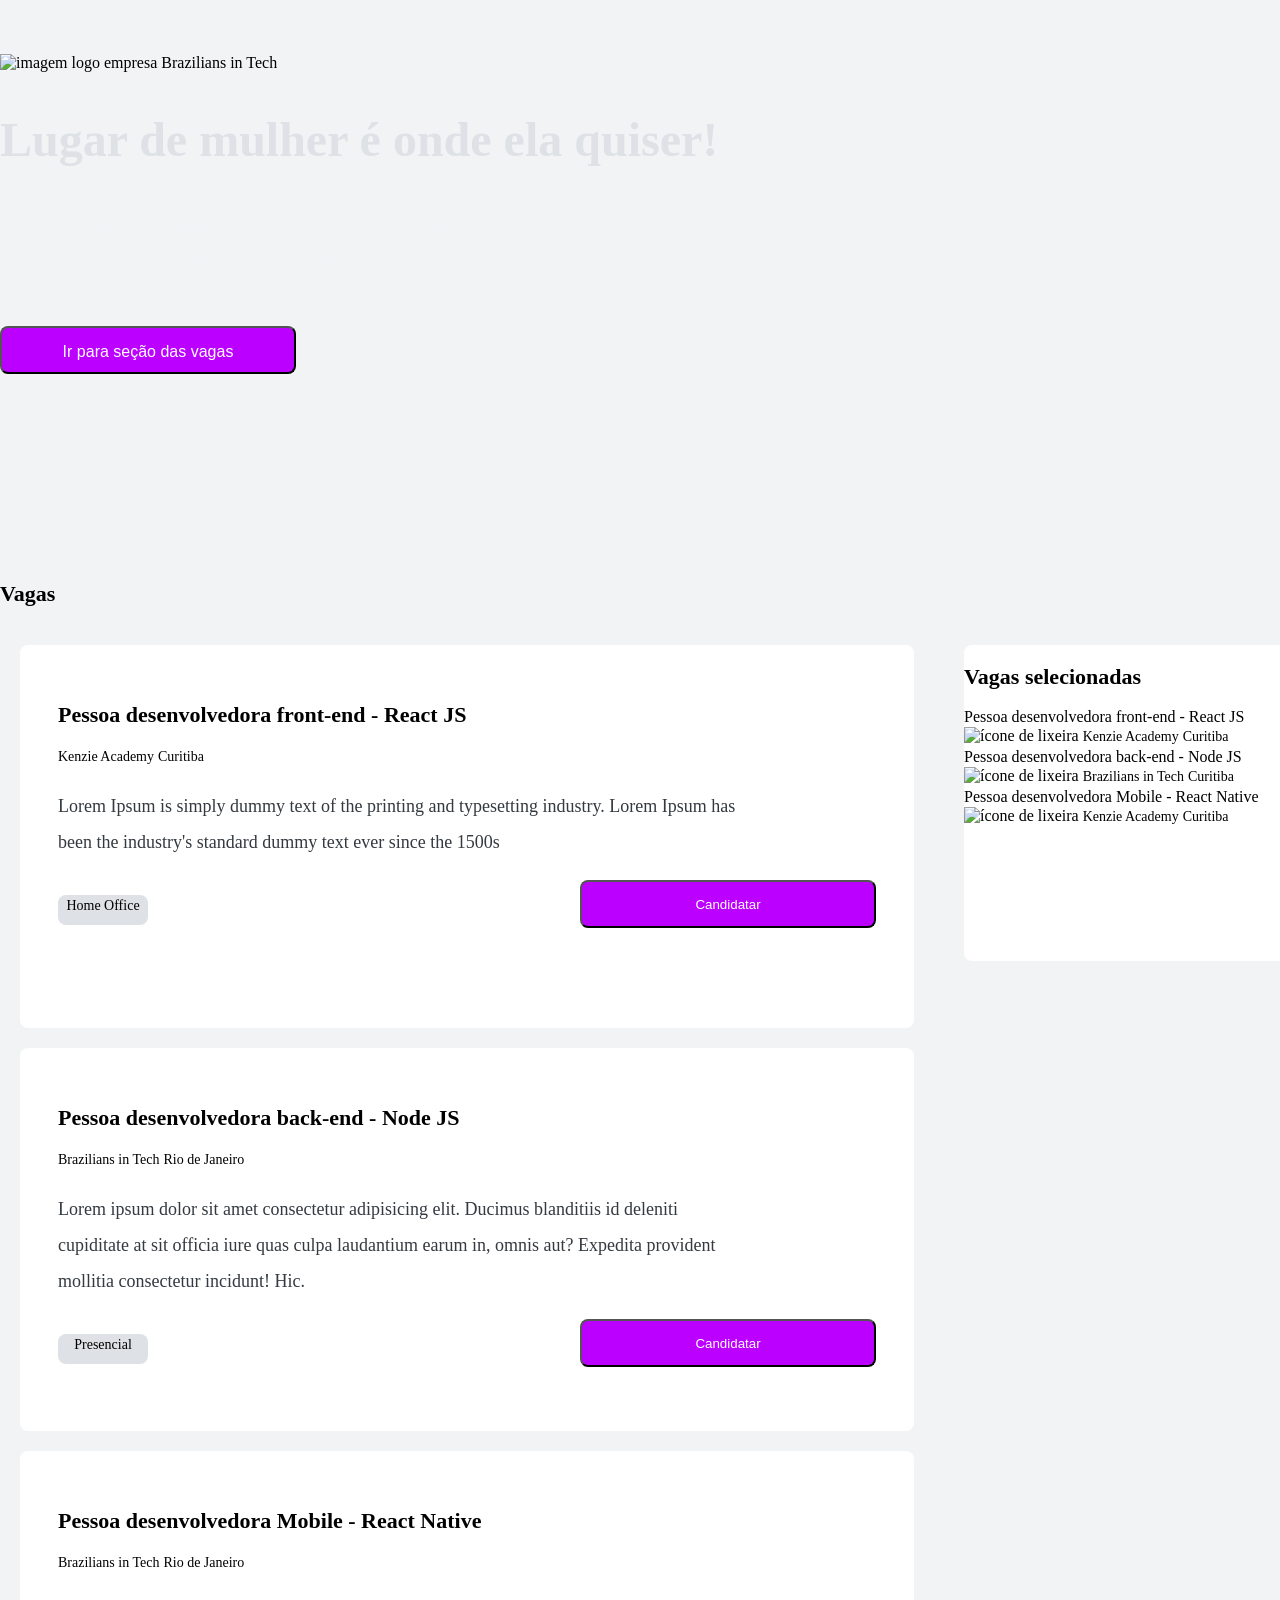
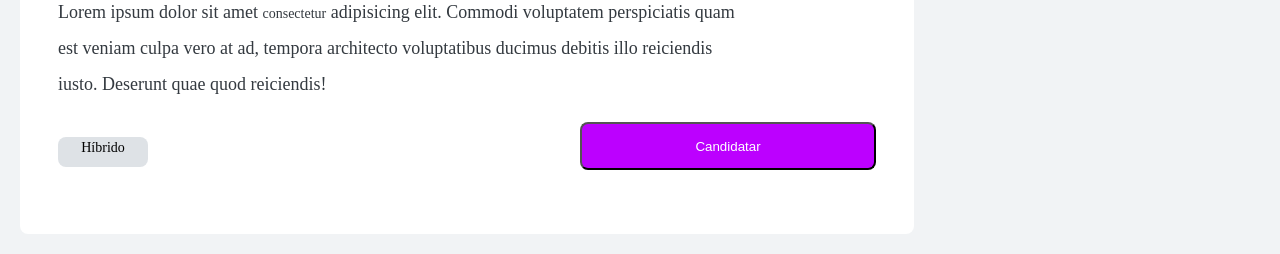
==== index.html @ 031b7742 "versao estavel_2" ====
<!DOCTYPE html>
<html lang="pt-br">
  <head>
    <meta charset="UTF-8" />
    <meta http-equiv="X-UA-Compatible" content="IE=edge" />
    <meta name="viewport" content="width=device-width, initial-scale=1.0" />
    <link rel="stylesheet" href="./assets/css/reset.css" />
    <link rel="stylesheet" href="./assets/css/style.css" />
    <title>Mulheres em Tech</title>
  </head>
  <body>
    <!--  CABEÇALHO  -->

    <header>
      <div class="container">
        <img
          src="./assets/img/logo.png"
          alt="imagem logo empresa Brazilians in Tech"
        />
        <h1>Lugar de mulher é onde ela quiser!</h1>
        <p>
          Está procurando oportunidades de estágio, emprego ou bolsas de estudo?
        </p>

        <p>
          Ou até mesmo oportunidades para atender eventos de tecnologia no
          Brasil e ao redor do mundo?
        </p>
        <h4>Confere aqui embaixo o que temos pra você!</h4>
        <button>
          <a
            href="https://www.figma.com/file/ivCfSG5ElZUqz5KLv2fmhn/Evento----Mulheres-em-Tech?node-id=39%3A135"
            >Ir para seção das vagas</a
          >
        </button>
      </div>
    </header>
    <!--   CONTEUDO PRINCIPAL -->
    <main class="container">
      <!--   SEÇÃO DE VAGAS  -->
      <h2>Vagas</h2>
      <div class="main-container">
        <section>
          <!--   PRIMEIRO CARD DE VAGA  -->
          <div class="card">
            <h2>Pessoa desenvolvedora front-end - React JS</h2>
            <span>Kenzie Academy</span>
            <span>Curitiba</span>
            <p>
              Lorem Ipsum is simply dummy text of the printing and typesetting
              industry. Lorem Ipsum has been the industry's standard dummy text
              ever since the 1500s
            </p>
            <div class="container-button">
              <span class="span2">Home Office</span>
              <button>Candidatar</button>
            </div>
          </div>

          <!--   SEGUNDO CARD DE VAGA  -->
          <div class="card">
            <h2>Pessoa desenvolvedora back-end - Node JS</h2>
            <span>Brazilians in Tech</span>
            <span>Rio de Janeiro </span>
            <p>
              Lorem ipsum dolor sit amet consectetur adipisicing elit. Ducimus
              blanditiis id deleniti cupiditate at sit officia iure quas culpa
              laudantium earum in, omnis aut? Expedita provident mollitia
              consectetur incidunt! Hic.
            </p>
            <div class="container-button">
              <span class="span2">Presencial</span>

              <button>Candidatar</button>
            </div>
          </div>

          <!--   TERCEIRO CARD DE VAGA  -->

          <div class="card">
            <h2>Pessoa desenvolvedora Mobile - React Native</h2>
            <span>Brazilians in Tech</span>
            <span>Rio de Janeiro </span>
            <p>
              Lorem ipsum dolor sit amet <span>consectetur</span> adipisicing
              elit. Commodi voluptatem perspiciatis quam est veniam culpa vero
              at ad, tempora architecto voluptatibus ducimus debitis illo
              reiciendis iusto. Deserunt quae quod reiciendis!
            </p>

            <div class="container-button">
              <span class="span2">Híbrido </span>
              <button>Candidatar</button>
            </div>
          </div>
        </section>

        <!-- BARRA LATERAL   -->
        <aside >
          <h2>Vagas selecionadas</h2>
          <!-- PRIMEIRA VAGA SELECIONADA   -->
          <div>
            <h3>Pessoa desenvolvedora front-end - React JS</h3>
            <img src="./assets/img/trash.svg" alt="ícone de lixeira" />
            <span>Kenzie Academy</span>
            <span>Curitiba</span>
          </div>

          <!-- SEGUNDA VAGA SELECIONADA   -->
          <div>
            <h3>Pessoa desenvolvedora back-end - Node JS</h3>
            <img src="./assets/img/trash.svg" alt="ícone de lixeira" />
            <span>Brazilians in Tech</span>
            <span>Curitiba</span>
          </div>

          <!-- TERCEIRA VAGA SELECIONADA   -->
          <div>
            <h3>Pessoa desenvolvedora Mobile - React Native</h3>
            <img src="./assets/img/trash.svg" alt="ícone de lixeira" />
            <span>Kenzie Academy</span>
            <span>Curitiba</span>
          </div>
        </aside>
      </div>
    </main>
  </body>
</html>
---- assets/css/style.css ----
body {
  height: 100vh;
  width: 100vw;
  background-color: #f1f3f5;
}

/*HEADER*/

header {
  height: 562px;
  background-image: url(../img/header-bg.jpg);
}

.container {
  width: 1400px;
  margin: 0 auto;
}

header img {
  width: 192px;
  height: 88px;
  margin-top: 54px;
}

header h1 {
  font-size: 48px;
  font-weight: 600;
  line-height: 72px;
  color: #dee2e6;
}

header p {
  font-weight: 400;
  font-size: 18px;
  line-height: 36px;
  color: #f1f3f5;
  width: 60%;
}

header h4 {
  line-height: 36px;
  color: #f1f3f5;
  font-weight: 600;
  margin-top: 10px;
}

button {
  width: 296px;
  height: 48px;
  border-radius: 8px;
  background-color: #bc00ff;
  cursor: pointer;
  padding: 12px 50px;
  gap: 10px;
  color: #ffffff;
}

a {
  text-decoration: none;
  color: #ffffff;
  font-size: 16px;
  line-height: 24px;
  border: none;
}

/*MAIN*/

h2 {
  height: 33px;
  margin: 15px auto;
  font-weight: 600;
  font-size: 22px;
  line-height: 33px;
}
.main-container {
  height: 100%;
  display: flex;
  justify-content: space-between;
}

/*CARD DE VAGAS*/

.card {
  background-color: #ffffff;
  width: 818px;
  border-radius: 8px;
  padding: 38px;
  height: 307px;
  margin: 20px;
}

span {
  height: 22px;
  font-size: 14px;
  font-weight: 400;
  line-height: 22px;
  margin: 15px 0;
}

.card p {
  font-weight: 400;
  font-size: 18px;
  line-height: 36px;
  color: #343a40;
  width: 85%;
  margin: 20px 0;
}

.span2 {
  display: block;
  background-color: #dee2e6;
  border-radius: 8px;
  height: 30px;
  width: 90px;
  text-align: center;
}

.container-button {
  display: flex;
  justify-content: space-between;
}

aside {
  background-color: #ffffff;
  width: 503px;
  border-radius: 8px;

  height: 316px;
  margin: 20px 30px;
}
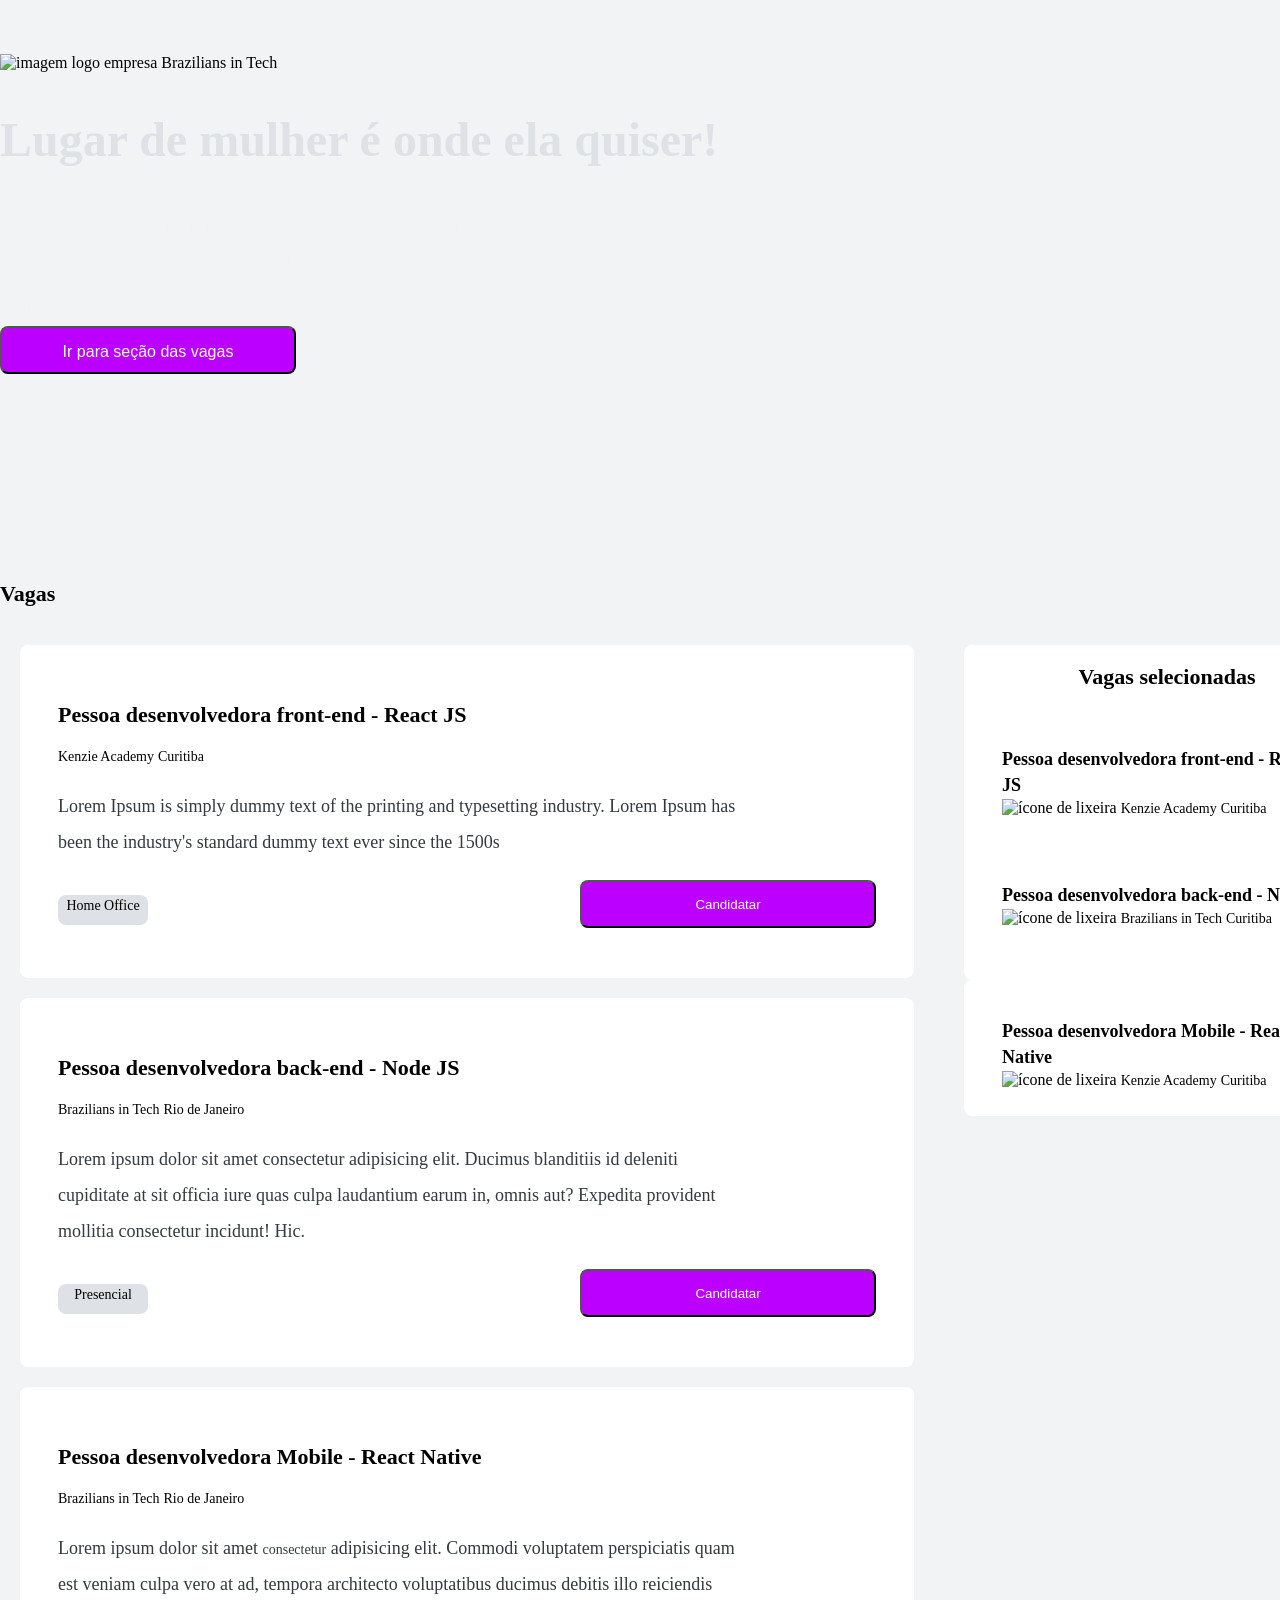
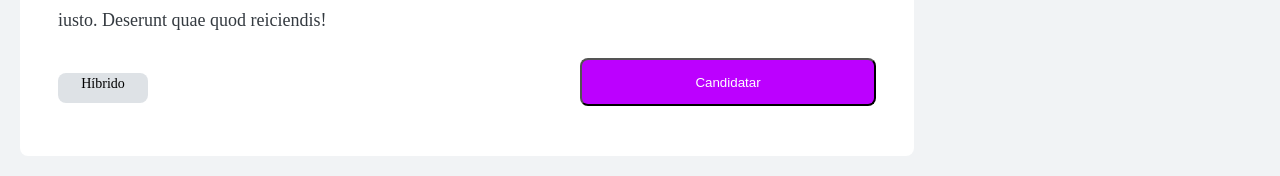
==== commit 0dcab83d: "versao estavel_3" ====
--- a/index.html
+++ b/index.html
@@ -96,27 +96,27 @@
         </section>
 
         <!-- BARRA LATERAL   -->
-        <aside >
+        <aside>
           <h2>Vagas selecionadas</h2>
           <!-- PRIMEIRA VAGA SELECIONADA   -->
-          <div>
-            <h3>Pessoa desenvolvedora front-end - React JS</h3>
+          <div class="mini-card">
+            <h3 class="title-5">Pessoa desenvolvedora front-end - React JS</h3>
             <img src="./assets/img/trash.svg" alt="ícone de lixeira" />
             <span>Kenzie Academy</span>
             <span>Curitiba</span>
           </div>
 
           <!-- SEGUNDA VAGA SELECIONADA   -->
-          <div>
-            <h3>Pessoa desenvolvedora back-end - Node JS</h3>
+          <div class="mini-card">
+            <h3 class="title-5">Pessoa desenvolvedora back-end - Node JS</h3>
             <img src="./assets/img/trash.svg" alt="ícone de lixeira" />
             <span>Brazilians in Tech</span>
             <span>Curitiba</span>
           </div>
 
           <!-- TERCEIRA VAGA SELECIONADA   -->
-          <div>
-            <h3>Pessoa desenvolvedora Mobile - React Native</h3>
+          <div class="mini-card">
+            <h3 class="title-5">Pessoa desenvolvedora Mobile - React Native</h3>
             <img src="./assets/img/trash.svg" alt="ícone de lixeira" />
             <span>Kenzie Academy</span>
             <span>Curitiba</span>
--- a/assets/css/style.css
+++ b/assets/css/style.css
@@ -2,6 +2,56 @@
   height: 100vh;
   width: 100vw;
   background-color: #f1f3f5;
+}
+
+/* TITLE */
+
+.title-1 {
+  font-size: 48px;
+  font-weight: 600;
+  line-height: 72px;
+}
+
+.title-2 {
+  font-size: 40px;
+  font-weight: 600;
+  line-height: 60px;
+}
+
+.title-3 {
+  font-size: 32px;
+  font-weight: 600;
+  line-height: 48px;
+}
+
+.title-4 {
+  font-size: 22px;
+  font-weight: 600;
+  line-height: 33px;
+}
+
+.title-5 {
+  font-size: 18px;
+  font-weight: 600;
+  line-height: 26px;
+}
+
+.text-1 {
+  font-size: 18px;
+  font-weight: 400;
+  line-height: 36px;
+}
+
+.text-2 {
+  font-size: 16px;
+  font-weight: 400;
+  line-height: 32px;
+}
+
+.text-3 {
+  font-size: 14px;
+  font-weight: 400;
+  line-height: 22px;
 }
 
 /*HEADER*/
@@ -85,7 +135,7 @@
   width: 818px;
   border-radius: 8px;
   padding: 38px;
-  height: 307px;
+  max-height: 307px;
   margin: 20px;
 }
 
@@ -128,3 +178,14 @@
   height: 316px;
   margin: 20px 30px;
 }
+
+aside h2 {
+  text-align: center;
+}
+
+.mini-card {
+  background-color: #ffffff;
+  border-radius: 8px;
+  padding: 38px;
+  height: 60px;
+}
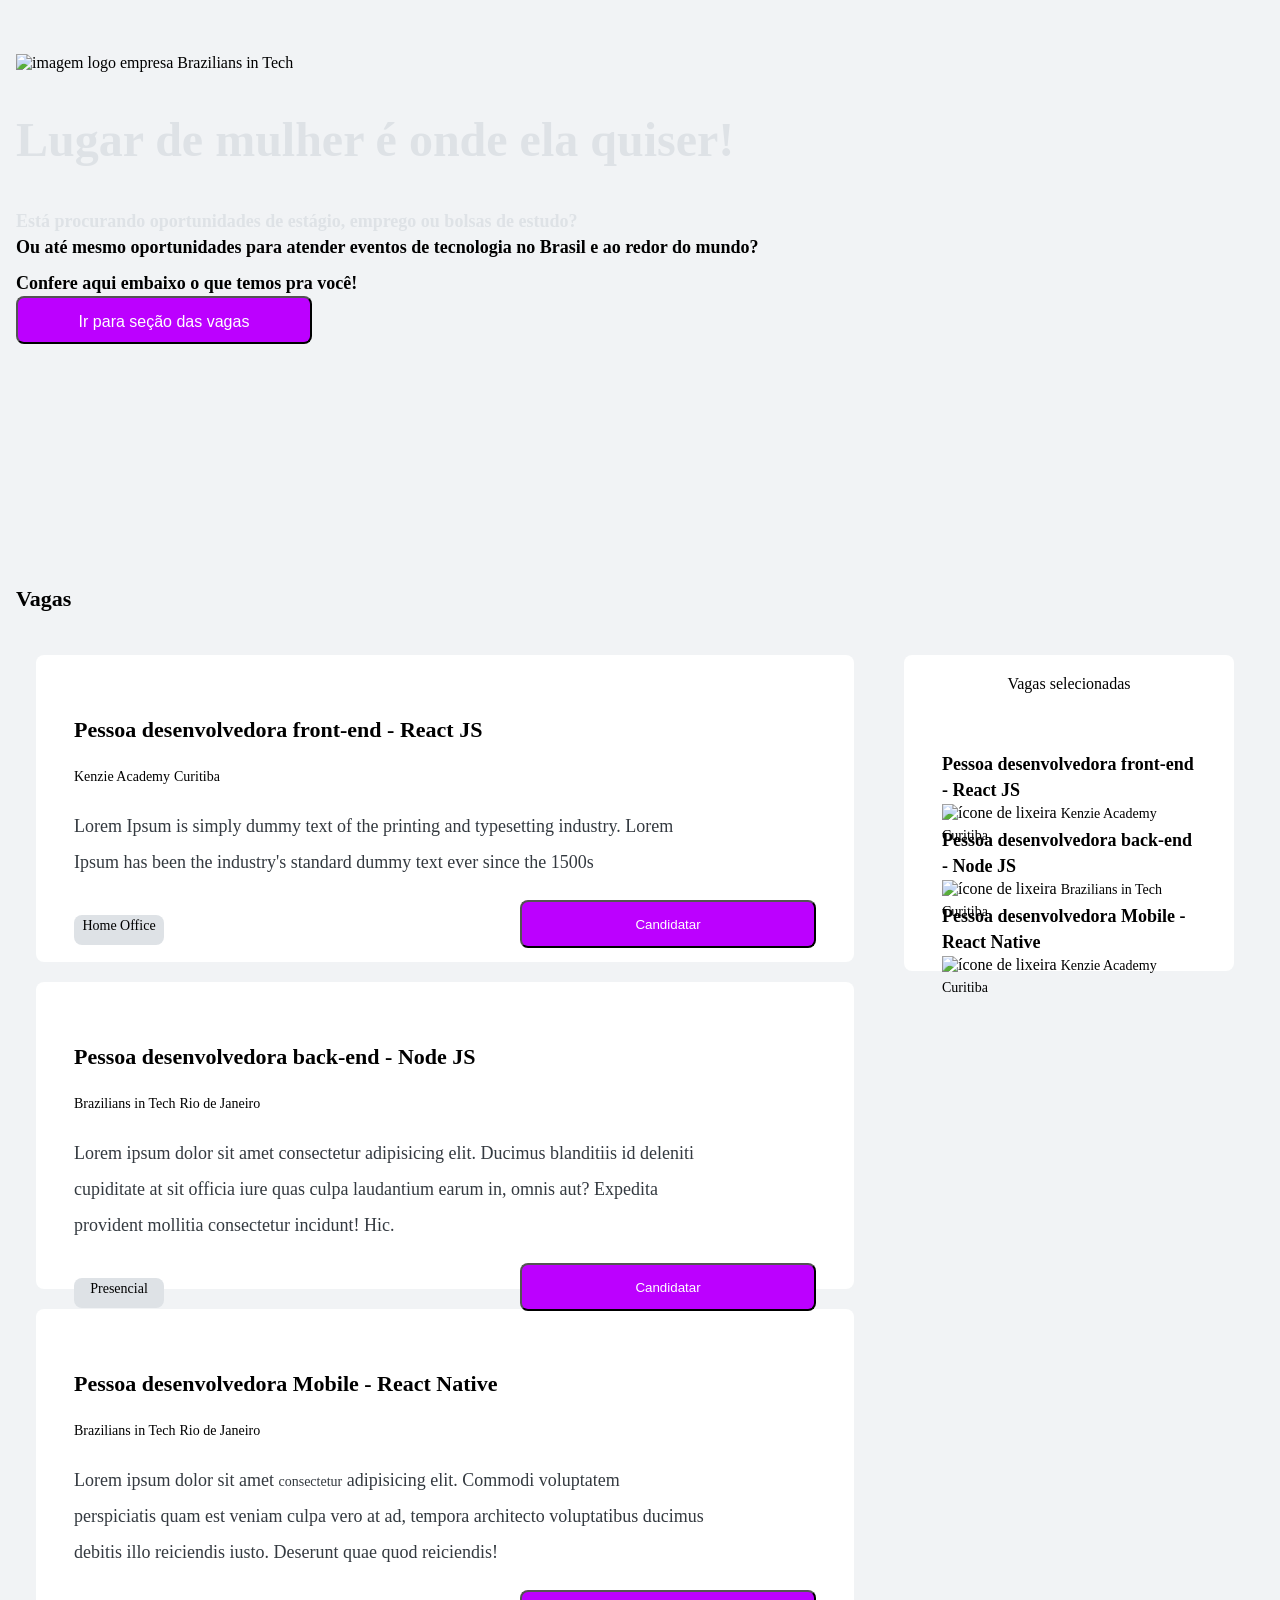
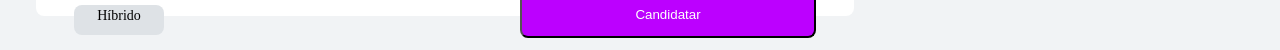
==== commit 1515a08d: "estilos" ====
--- a/index.html
+++ b/index.html
@@ -4,7 +4,9 @@
     <meta charset="UTF-8" />
     <meta http-equiv="X-UA-Compatible" content="IE=edge" />
     <meta name="viewport" content="width=device-width, initial-scale=1.0" />
-    <link rel="stylesheet" href="./assets/css/reset.css" />
+    <link rel="stylesheet" href="./assets/css/global.css" />
+    <link rel="stylesheet" href="./assets/css/colors.css" />
+    <link rel="stylesheet" href="./assets/css/fonts.css" />
     <link rel="stylesheet" href="./assets/css/style.css" />
     <title>Mulheres em Tech</title>
   </head>
@@ -17,16 +19,15 @@
           src="./assets/img/logo.png"
           alt="imagem logo empresa Brazilians in Tech"
         />
-        <h1>Lugar de mulher é onde ela quiser!</h1>
-        <p>
+        <h1 class="title-1 color-grey-3">Lugar de mulher é onde ela quiser!</h1>
+        <p class="title-5 color-grey-3">
           Está procurando oportunidades de estágio, emprego ou bolsas de estudo?
         </p>
-
-        <p>
+        <p class="title-5">
           Ou até mesmo oportunidades para atender eventos de tecnologia no
           Brasil e ao redor do mundo?
         </p>
-        <h4>Confere aqui embaixo o que temos pra você!</h4>
+        <h4 class="title-5">Confere aqui embaixo o que temos pra você!</h4>
         <button>
           <a
             href="https://www.figma.com/file/ivCfSG5ElZUqz5KLv2fmhn/Evento----Mulheres-em-Tech?node-id=39%3A135"
@@ -38,15 +39,15 @@
     <!--   CONTEUDO PRINCIPAL -->
     <main class="container">
       <!--   SEÇÃO DE VAGAS  -->
-      <h2>Vagas</h2>
+      <h2 class="title-4">Vagas</h2>
       <div class="main-container">
         <section>
           <!--   PRIMEIRO CARD DE VAGA  -->
           <div class="card">
-            <h2>Pessoa desenvolvedora front-end - React JS</h2>
-            <span>Kenzie Academy</span>
-            <span>Curitiba</span>
-            <p>
+            <h2 class="title-4">Pessoa desenvolvedora front-end - React JS</h2>
+            <span class="text-3">Kenzie Academy</span>
+            <span class="text-3">Curitiba</span>
+            <p class="text-2">
               Lorem Ipsum is simply dummy text of the printing and typesetting
               industry. Lorem Ipsum has been the industry's standard dummy text
               ever since the 1500s
@@ -59,10 +60,10 @@
 
           <!--   SEGUNDO CARD DE VAGA  -->
           <div class="card">
-            <h2>Pessoa desenvolvedora back-end - Node JS</h2>
-            <span>Brazilians in Tech</span>
-            <span>Rio de Janeiro </span>
-            <p>
+            <h2 class="title-4">Pessoa desenvolvedora back-end - Node JS</h2>
+            <span class="text-3">Brazilians in Tech</span>
+            <span class="text-3">Rio de Janeiro </span>
+            <p class="text-2">
               Lorem ipsum dolor sit amet consectetur adipisicing elit. Ducimus
               blanditiis id deleniti cupiditate at sit officia iure quas culpa
               laudantium earum in, omnis aut? Expedita provident mollitia
@@ -78,10 +79,10 @@
           <!--   TERCEIRO CARD DE VAGA  -->
 
           <div class="card">
-            <h2>Pessoa desenvolvedora Mobile - React Native</h2>
-            <span>Brazilians in Tech</span>
-            <span>Rio de Janeiro </span>
-            <p>
+            <h2 class="title-4">Pessoa desenvolvedora Mobile - React Native</h2>
+            <span class="text-3">Brazilians in Tech</span>
+            <span class="text-3">Rio de Janeiro </span>
+            <p class="text-2">
               Lorem ipsum dolor sit amet <span>consectetur</span> adipisicing
               elit. Commodi voluptatem perspiciatis quam est veniam culpa vero
               at ad, tempora architecto voluptatibus ducimus debitis illo
@@ -102,16 +103,16 @@
           <div class="mini-card">
             <h3 class="title-5">Pessoa desenvolvedora front-end - React JS</h3>
             <img src="./assets/img/trash.svg" alt="ícone de lixeira" />
-            <span>Kenzie Academy</span>
-            <span>Curitiba</span>
+            <span class="text-3">Kenzie Academy</span>
+            <span class="text-3">Curitiba</span>
           </div>
 
           <!-- SEGUNDA VAGA SELECIONADA   -->
           <div class="mini-card">
             <h3 class="title-5">Pessoa desenvolvedora back-end - Node JS</h3>
             <img src="./assets/img/trash.svg" alt="ícone de lixeira" />
-            <span>Brazilians in Tech</span>
-            <span>Curitiba</span>
+            <span class="text-3">Brazilians in Tech</span>
+            <span class="text-3">Curitiba</span>
           </div>
 
           <!-- TERCEIRA VAGA SELECIONADA   -->
--- a/assets/css/global.css
+++ b/assets/css/global.css
@@ -0,0 +1,42 @@
+html,
+body,
+div,
+span,
+h2,
+h3,
+h4,
+h5,
+h6,
+p,
+article,
+aside,
+canvas,
+details,
+embed,
+figure,
+figcaption,
+footer,
+header,
+nav,
+section,
+summary {
+  margin: 0;
+  padding: 0;
+  border: 0;
+  list-style: none;
+  font-size: 100%;
+  font: inherit;
+  box-sizing: border-box;
+}
+
+:root {
+  --color-brand-1: #bc00ff;
+  --color-brand-2: #540073;
+  --color-grey-1: #212529;
+  --color-grey-2: #343a40;
+  --color-grey-3: #dee2e6;
+  --color-grey-4: #e9ecef;
+  --color-grey-5: #f1f3f5;
+  --color-grey-6: #ffffff;
+  --radius-default: 8px;
+}
--- a/assets/css/colors.css
+++ b/assets/css/colors.css
@@ -0,0 +1,58 @@
+/* COLORS */
+
+.color-brand-1 {
+  color: #bc00ff;
+}
+
+.color-brand-2 {
+  color: #540073;
+}
+
+.color-grey-1 {
+  color: #212529;
+}
+
+.color-grey-2 {
+  color: #343a40;
+}
+
+.color-grey-3 {
+  color: #dee2e6;
+}
+
+.color-grey-4 {
+  color: #e9ecef;
+}
+
+.color-grey-5 {
+  color: #f1f3f5;
+}
+
+.color-grey-6 {
+  color: #ffffff;
+}
+
+/* Background */
+.bg-color-brand-1 {
+  background-color: #bc00ff;
+}
+
+.bg-color-brand-2 {
+  background-color: #540073;
+}
+
+.bg-color-grey-3 {
+  background-color: #dee2e6;
+}
+
+.bg-color-grey-4 {
+  background-color: #e9ecef;
+}
+
+.bg-color-grey-5 {
+  background-color: #f1f3f5;
+}
+
+.bg-color-grey-6 {
+  background-color: #ffffff;
+}
--- a/assets/css/fonts.css
+++ b/assets/css/fonts.css
@@ -0,0 +1,47 @@
+.title-1 {
+    font-size: 48px;
+    font-weight: 600;
+    line-height: 72px;
+  }
+  
+  .title-2 {
+    font-size: 40px;
+    font-weight: 600;
+    line-height: 60px;
+  }
+  
+  .title-3 {
+    font-size: 32px;
+    font-weight: 600;
+    line-height: 48px;
+  }
+  
+  .title-4 {
+    font-size: 22px;
+    font-weight: 600;
+    line-height: 33px;
+  }
+  
+  .title-5 {
+    font-size: 18px;
+    font-weight: 600;
+    line-height: 26px;
+  }
+  
+  .text-1 {
+    font-size: 18px;
+    font-weight: 400;
+    line-height: 36px;
+  }
+  
+  .text-2 {
+    font-size: 16px;
+    font-weight: 400;
+    line-height: 32px;
+  }
+  
+  .text-3 {
+    font-size: 14px;
+    font-weight: 400;
+    line-height: 22px;
+  }
--- a/assets/css/style.css
+++ b/assets/css/style.css
@@ -1,57 +1,19 @@
+:root {
+  --color-brand-1: #bc00ff;
+  --color-brand-2: #540073;
+  --color-grey-1: #212529;
+  --color-grey-2: #343a40;
+  --color-grey-3: #dee2e6;
+  --color-grey-4: #e9ecef;
+  --color-grey-5: #f1f3f5;
+  --color-grey-6: #ffffff;
+  --radius-default: 8px;
+}
+
 body {
   height: 100vh;
   width: 100vw;
-  background-color: #f1f3f5;
-}
-
-/* TITLE */
-
-.title-1 {
-  font-size: 48px;
-  font-weight: 600;
-  line-height: 72px;
-}
-
-.title-2 {
-  font-size: 40px;
-  font-weight: 600;
-  line-height: 60px;
-}
-
-.title-3 {
-  font-size: 32px;
-  font-weight: 600;
-  line-height: 48px;
-}
-
-.title-4 {
-  font-size: 22px;
-  font-weight: 600;
-  line-height: 33px;
-}
-
-.title-5 {
-  font-size: 18px;
-  font-weight: 600;
-  line-height: 26px;
-}
-
-.text-1 {
-  font-size: 18px;
-  font-weight: 400;
-  line-height: 36px;
-}
-
-.text-2 {
-  font-size: 16px;
-  font-weight: 400;
-  line-height: 32px;
-}
-
-.text-3 {
-  font-size: 14px;
-  font-weight: 400;
-  line-height: 22px;
+  background-color: var(--color-grey-5);
 }
 
 /*HEADER*/
@@ -59,11 +21,14 @@
 header {
   height: 562px;
   background-image: url(../img/header-bg.jpg);
+  
 }
 
 .container {
-  width: 1400px;
+  max-width: 1400px;
   margin: 0 auto;
+  padding-left: 16px;
+  padding-right: 16px;
 }
 
 header img {
@@ -72,25 +37,12 @@
   margin-top: 54px;
 }
 
-header h1 {
-  font-size: 48px;
-  font-weight: 600;
-  line-height: 72px;
-  color: #dee2e6;
-}
-
 header p {
-  font-weight: 400;
-  font-size: 18px;
   line-height: 36px;
-  color: #f1f3f5;
-  width: 60%;
 }
 
 header h4 {
   line-height: 36px;
-  color: #f1f3f5;
-  font-weight: 600;
   margin-top: 10px;
 }
 
@@ -115,19 +67,15 @@
 
 /*MAIN*/
 
-h2 {
-  height: 33px;
-  margin: 15px auto;
-  font-weight: 600;
-  font-size: 22px;
-  line-height: 33px;
-}
 .main-container {
   height: 100%;
   display: flex;
   justify-content: space-between;
 }
 
+h2 {
+  margin: 20px 0;
+}
 /*CARD DE VAGAS*/
 
 .card {
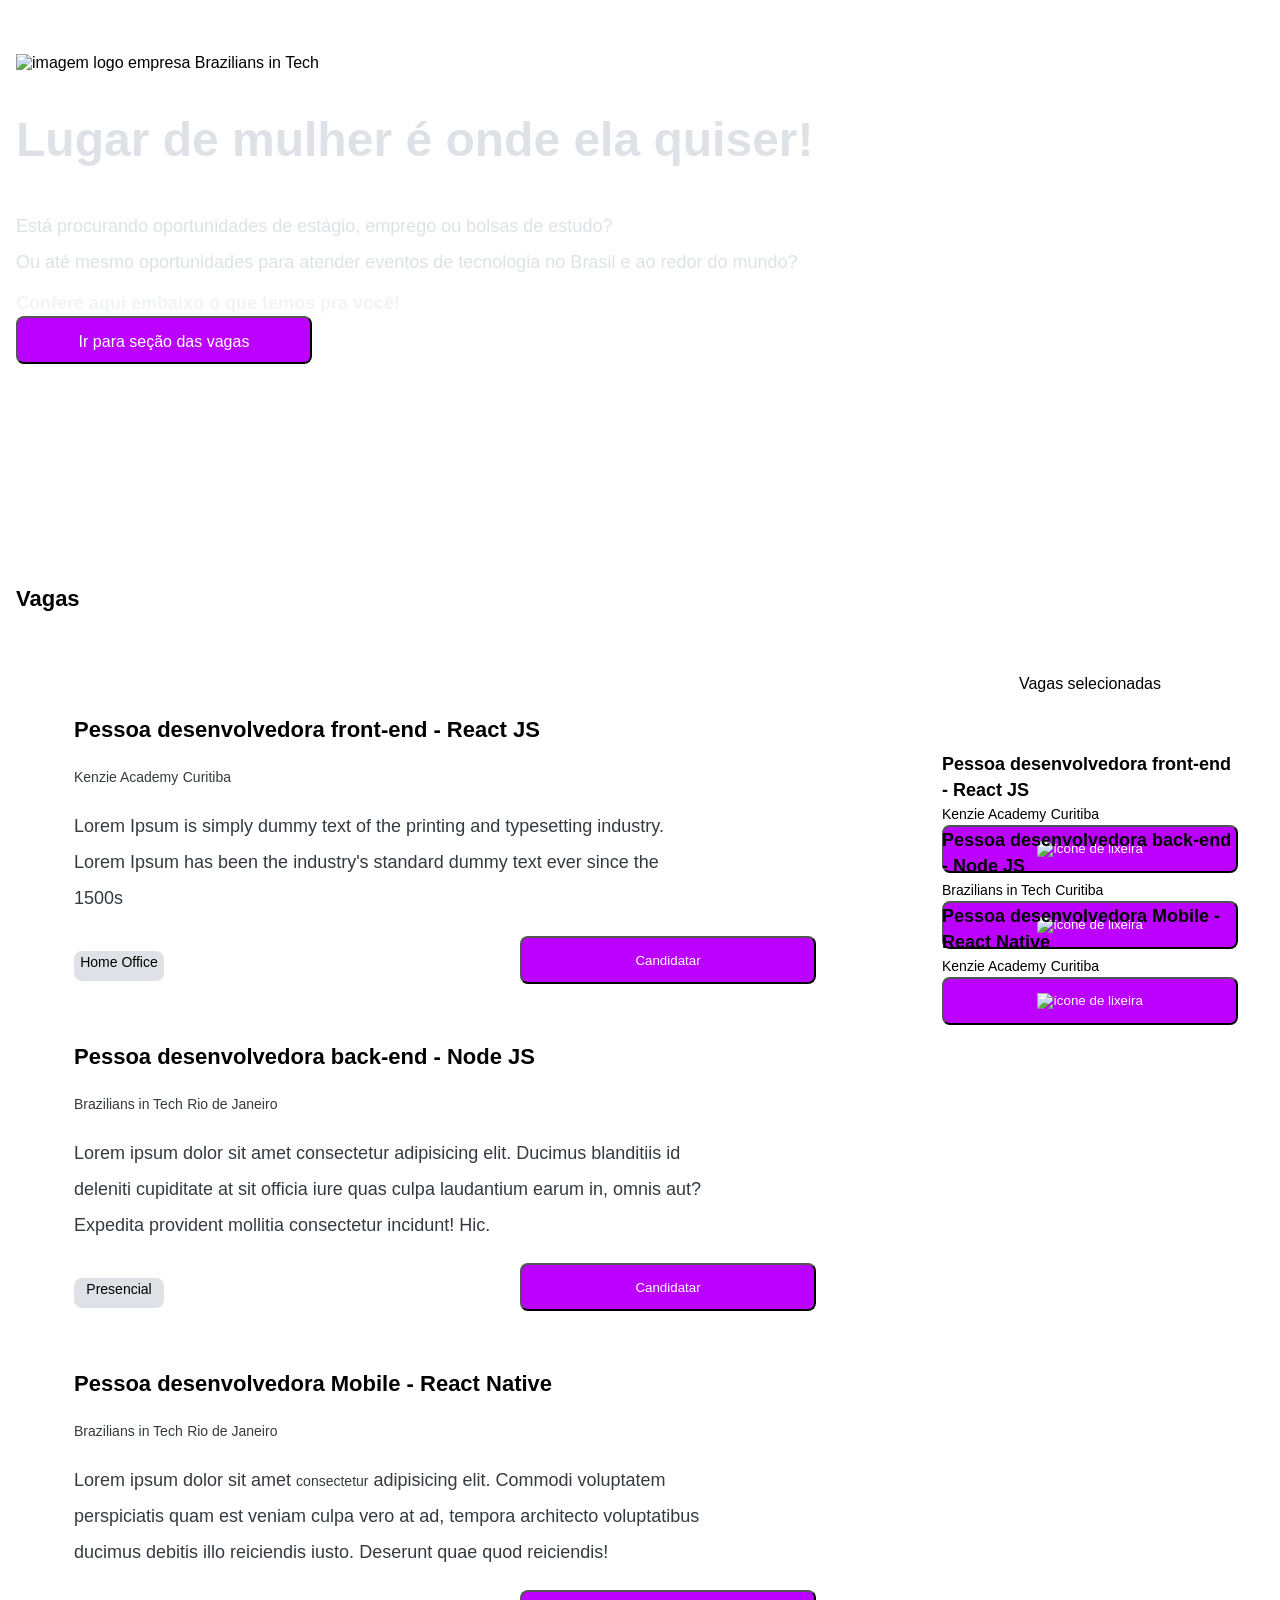
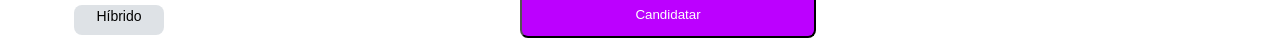
==== commit f09760ec: "feat:atualizacoes css" ====
--- a/index.html
+++ b/index.html
@@ -20,14 +20,16 @@
           alt="imagem logo empresa Brazilians in Tech"
         />
         <h1 class="title-1 color-grey-3">Lugar de mulher é onde ela quiser!</h1>
-        <p class="title-5 color-grey-3">
+        <p class="text-1 color-grey-3">
           Está procurando oportunidades de estágio, emprego ou bolsas de estudo?
         </p>
-        <p class="title-5">
+        <p class="text-1 color-grey-3">
           Ou até mesmo oportunidades para atender eventos de tecnologia no
           Brasil e ao redor do mundo?
         </p>
-        <h4 class="title-5">Confere aqui embaixo o que temos pra você!</h4>
+        <h4 class="title-5 color-grey-5">
+          Confere aqui embaixo o que temos pra você!
+        </h4>
         <button>
           <a
             href="https://www.figma.com/file/ivCfSG5ElZUqz5KLv2fmhn/Evento----Mulheres-em-Tech?node-id=39%3A135"
@@ -45,8 +47,8 @@
           <!--   PRIMEIRO CARD DE VAGA  -->
           <div class="card">
             <h2 class="title-4">Pessoa desenvolvedora front-end - React JS</h2>
-            <span class="text-3">Kenzie Academy</span>
-            <span class="text-3">Curitiba</span>
+            <span class="text-3 color-grey-2">Kenzie Academy</span>
+            <span class="text-3 color-grey-2">Curitiba</span>
             <p class="text-2">
               Lorem Ipsum is simply dummy text of the printing and typesetting
               industry. Lorem Ipsum has been the industry's standard dummy text
@@ -61,8 +63,8 @@
           <!--   SEGUNDO CARD DE VAGA  -->
           <div class="card">
             <h2 class="title-4">Pessoa desenvolvedora back-end - Node JS</h2>
-            <span class="text-3">Brazilians in Tech</span>
-            <span class="text-3">Rio de Janeiro </span>
+            <span class="text-3 color-grey-2">Brazilians in Tech</span>
+            <span class="text-3 color-grey-2">Rio de Janeiro </span>
             <p class="text-2">
               Lorem ipsum dolor sit amet consectetur adipisicing elit. Ducimus
               blanditiis id deleniti cupiditate at sit officia iure quas culpa
@@ -80,8 +82,8 @@
 
           <div class="card">
             <h2 class="title-4">Pessoa desenvolvedora Mobile - React Native</h2>
-            <span class="text-3">Brazilians in Tech</span>
-            <span class="text-3">Rio de Janeiro </span>
+            <span class="text-3 color-grey-2">Brazilians in Tech</span>
+            <span class="text-3 color-grey-2">Rio de Janeiro </span>
             <p class="text-2">
               Lorem ipsum dolor sit amet <span>consectetur</span> adipisicing
               elit. Commodi voluptatem perspiciatis quam est veniam culpa vero
@@ -102,25 +104,31 @@
           <!-- PRIMEIRA VAGA SELECIONADA   -->
           <div class="mini-card">
             <h3 class="title-5">Pessoa desenvolvedora front-end - React JS</h3>
-            <img src="./assets/img/trash.svg" alt="ícone de lixeira" />
             <span class="text-3">Kenzie Academy</span>
             <span class="text-3">Curitiba</span>
+            <button>
+              <img src="./assets/img/trash.svg" alt="ícone de lixeira" />
+            </button>
           </div>
 
           <!-- SEGUNDA VAGA SELECIONADA   -->
           <div class="mini-card">
             <h3 class="title-5">Pessoa desenvolvedora back-end - Node JS</h3>
-            <img src="./assets/img/trash.svg" alt="ícone de lixeira" />
             <span class="text-3">Brazilians in Tech</span>
             <span class="text-3">Curitiba</span>
+            <button>
+              <img src="./assets/img/trash.svg" alt="ícone de lixeira" />
+            </button>
           </div>
 
           <!-- TERCEIRA VAGA SELECIONADA   -->
           <div class="mini-card">
             <h3 class="title-5">Pessoa desenvolvedora Mobile - React Native</h3>
-            <img src="./assets/img/trash.svg" alt="ícone de lixeira" />
             <span>Kenzie Academy</span>
             <span>Curitiba</span>
+            <button>
+              <img src="./assets/img/trash.svg" alt="ícone de lixeira" />
+            </button>
           </div>
         </aside>
       </div>
--- a/assets/css/global.css
+++ b/assets/css/global.css
@@ -28,15 +28,3 @@
   font: inherit;
   box-sizing: border-box;
 }
-
-:root {
-  --color-brand-1: #bc00ff;
-  --color-brand-2: #540073;
-  --color-grey-1: #212529;
-  --color-grey-2: #343a40;
-  --color-grey-3: #dee2e6;
-  --color-grey-4: #e9ecef;
-  --color-grey-5: #f1f3f5;
-  --color-grey-6: #ffffff;
-  --radius-default: 8px;
-}
--- a/assets/css/fonts.css
+++ b/assets/css/fonts.css
@@ -1,47 +1,47 @@
 .title-1 {
-    font-size: 48px;
-    font-weight: 600;
-    line-height: 72px;
-  }
-  
-  .title-2 {
-    font-size: 40px;
-    font-weight: 600;
-    line-height: 60px;
-  }
-  
-  .title-3 {
-    font-size: 32px;
-    font-weight: 600;
-    line-height: 48px;
-  }
-  
-  .title-4 {
-    font-size: 22px;
-    font-weight: 600;
-    line-height: 33px;
-  }
-  
-  .title-5 {
-    font-size: 18px;
-    font-weight: 600;
-    line-height: 26px;
-  }
-  
-  .text-1 {
-    font-size: 18px;
-    font-weight: 400;
-    line-height: 36px;
-  }
-  
-  .text-2 {
-    font-size: 16px;
-    font-weight: 400;
-    line-height: 32px;
-  }
-  
-  .text-3 {
-    font-size: 14px;
-    font-weight: 400;
-    line-height: 22px;
-  }+  font-size: 48px;
+  font-weight: 600;
+  line-height: 72px;
+}
+
+.title-2 {
+  font-size: 40px;
+  font-weight: 600;
+  line-height: 60px;
+}
+
+.title-3 {
+  font-size: 32px;
+  font-weight: 600;
+  line-height: 48px;
+}
+
+.title-4 {
+  font-size: 22px;
+  font-weight: 600;
+  line-height: 33px;
+}
+
+.title-5 {
+  font-size: 18px;
+  font-weight: 600;
+  line-height: 26px;
+}
+
+.text-1 {
+  font-size: 18px;
+  font-weight: 400;
+  line-height: 36px;
+}
+
+.text-2 {
+  font-size: 16px;
+  font-weight: 400;
+  line-height: 32px;
+}
+
+.text-3 {
+  font-size: 14px;
+  font-weight: 400;
+  line-height: 22px;
+}
--- a/assets/css/style.css
+++ b/assets/css/style.css
@@ -1,19 +1,8 @@
-:root {
-  --color-brand-1: #bc00ff;
-  --color-brand-2: #540073;
-  --color-grey-1: #212529;
-  --color-grey-2: #343a40;
-  --color-grey-3: #dee2e6;
-  --color-grey-4: #e9ecef;
-  --color-grey-5: #f1f3f5;
-  --color-grey-6: #ffffff;
-  --radius-default: 8px;
-}
-
 body {
   height: 100vh;
   width: 100vw;
   background-color: var(--color-grey-5);
+  font-family: "Poppins", sans-serif;
 }
 
 /*HEADER*/
@@ -21,7 +10,6 @@
 header {
   height: 562px;
   background-image: url(../img/header-bg.jpg);
-  
 }
 
 .container {
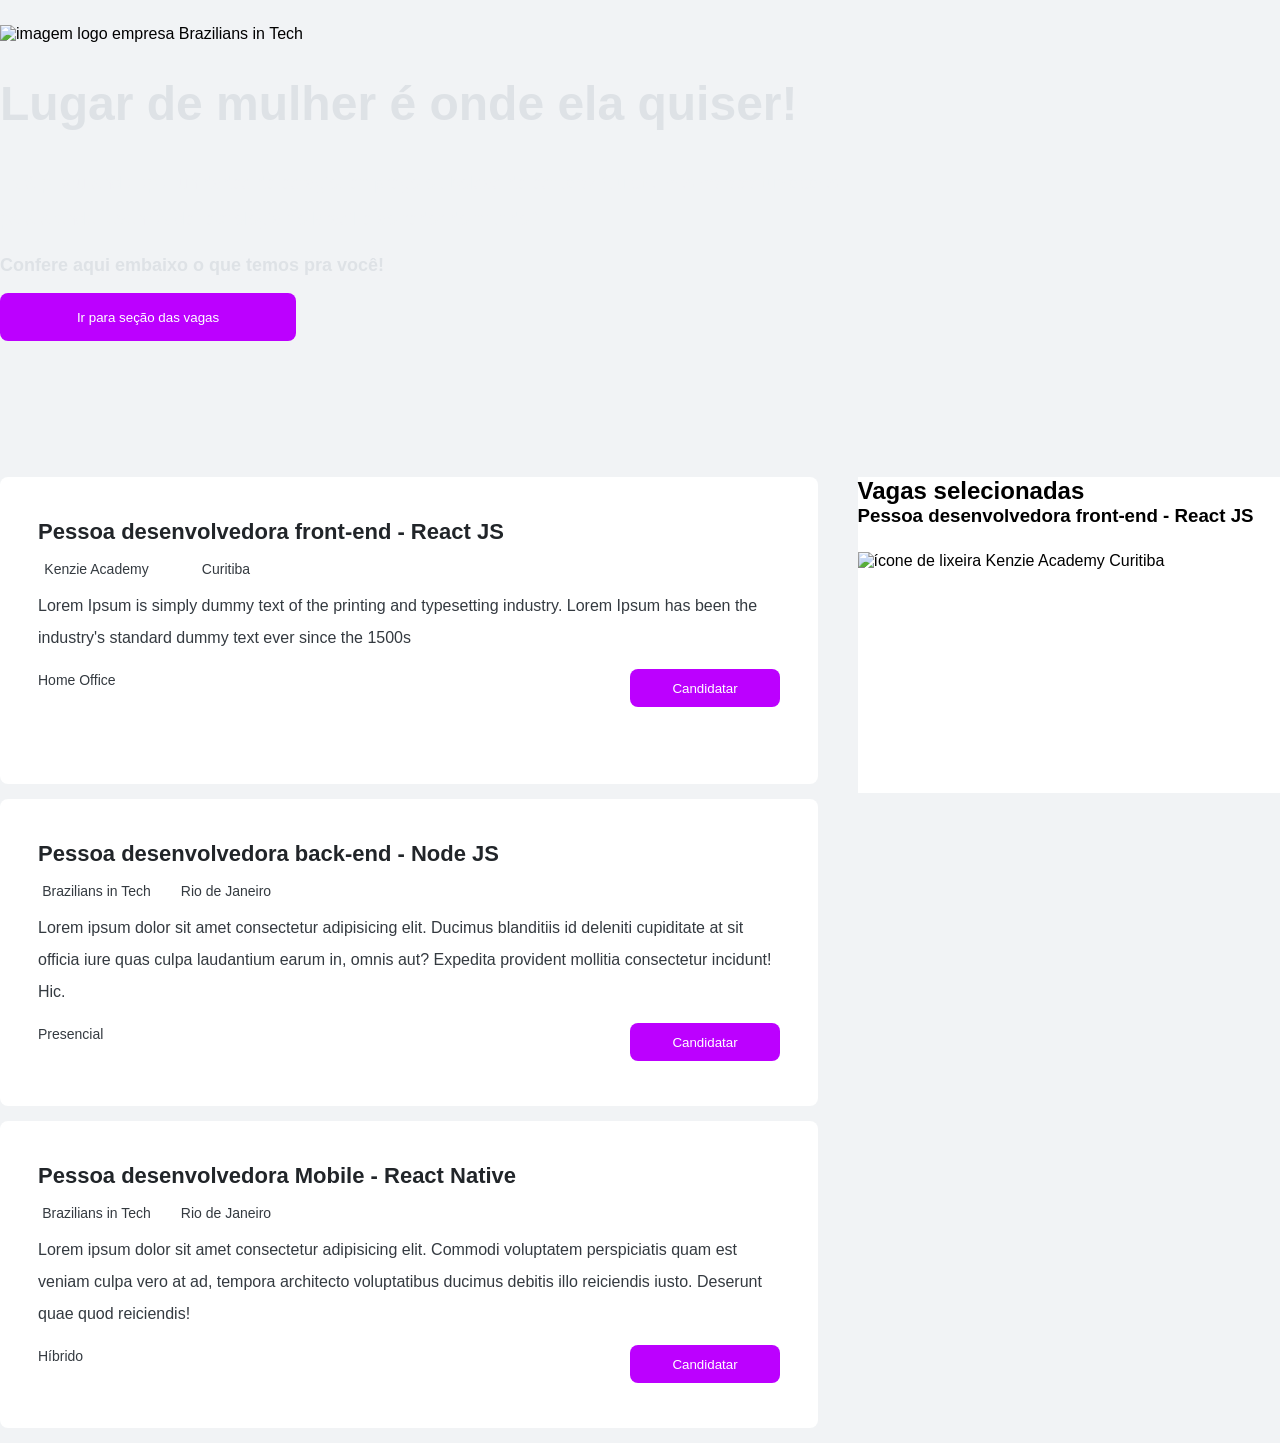
==== commit 4c940d0d: "implementando css" ====
--- a/index.html
+++ b/index.html
@@ -4,7 +4,7 @@
     <meta charset="UTF-8" />
     <meta http-equiv="X-UA-Compatible" content="IE=edge" />
     <meta name="viewport" content="width=device-width, initial-scale=1.0" />
-    <link rel="stylesheet" href="./assets/css/global.css" />
+    <link rel="stylesheet" href="./assets/css/reset.css" />
     <link rel="stylesheet" href="./assets/css/colors.css" />
     <link rel="stylesheet" href="./assets/css/fonts.css" />
     <link rel="stylesheet" href="./assets/css/style.css" />
@@ -12,7 +12,6 @@
   </head>
   <body>
     <!--  CABEÇALHO  -->
-
     <header>
       <div class="container">
         <img
@@ -20,18 +19,18 @@
           alt="imagem logo empresa Brazilians in Tech"
         />
         <h1 class="title-1 color-grey-3">Lugar de mulher é onde ela quiser!</h1>
-        <p class="text-1 color-grey-3">
+        <p class="text-1 color-grey-5">
           Está procurando oportunidades de estágio, emprego ou bolsas de estudo?
-        </p>
-        <p class="text-1 color-grey-3">
           Ou até mesmo oportunidades para atender eventos de tecnologia no
           Brasil e ao redor do mundo?
         </p>
-        <h4 class="title-5 color-grey-5">
+        <h4 class="title-5 color-grey-3">
           Confere aqui embaixo o que temos pra você!
         </h4>
-        <button>
+
+        <button class="bg-color-brand-1 big-btn">
           <a
+            class="color-grey-6"
             href="https://www.figma.com/file/ivCfSG5ElZUqz5KLv2fmhn/Evento----Mulheres-em-Tech?node-id=39%3A135"
             >Ir para seção das vagas</a
           >
@@ -40,97 +39,104 @@
     </header>
     <!--   CONTEUDO PRINCIPAL -->
     <main class="container">
-      <!--   SEÇÃO DE VAGAS  -->
-      <h2 class="title-4">Vagas</h2>
       <div class="main-container">
+        <!--   SEÇÃO DE VAGAS  -->
         <section>
           <!--   PRIMEIRO CARD DE VAGA  -->
-          <div class="card">
-            <h2 class="title-4">Pessoa desenvolvedora front-end - React JS</h2>
-            <span class="text-3 color-grey-2">Kenzie Academy</span>
-            <span class="text-3 color-grey-2">Curitiba</span>
-            <p class="text-2">
+          <div class="cards-vagas bg-color-grey-6">
+            <h2 class="title-4 color-grey-1">
+              Pessoa desenvolvedora front-end - React JS
+            </h2>
+            <span class="text-3 color-grey-2 span-card">Kenzie Academy</span>
+            <span class="text-3 color-grey-2 span-card">Curitiba</span>
+            <p class="text-2 color-grey-2">
               Lorem Ipsum is simply dummy text of the printing and typesetting
               industry. Lorem Ipsum has been the industry's standard dummy text
               ever since the 1500s
             </p>
-            <div class="container-button">
-              <span class="span2">Home Office</span>
-              <button>Candidatar</button>
+            <div class="box-candidatar">
+              <span class="text-3 color-grey-2">Home Office</span>
+              <button class="little-btn bg-color-brand-1 color-grey-6">
+                Candidatar
+              </button>
             </div>
           </div>
 
           <!--   SEGUNDO CARD DE VAGA  -->
-          <div class="card">
-            <h2 class="title-4">Pessoa desenvolvedora back-end - Node JS</h2>
-            <span class="text-3 color-grey-2">Brazilians in Tech</span>
-            <span class="text-3 color-grey-2">Rio de Janeiro </span>
-            <p class="text-2">
+          <div class="cards-vagas bg-color-grey-6">
+            <h2 class="title-4 color-grey-1">
+              Pessoa desenvolvedora back-end - Node JS
+            </h2>
+            <span class="text-3 color-grey-2 span-card"
+              >Brazilians in Tech</span
+            >
+            <span class="text-3 color-grey-2 span-card">Rio de Janeiro </span>
+            <p class="text-2 color-grey-2">
               Lorem ipsum dolor sit amet consectetur adipisicing elit. Ducimus
               blanditiis id deleniti cupiditate at sit officia iure quas culpa
               laudantium earum in, omnis aut? Expedita provident mollitia
               consectetur incidunt! Hic.
             </p>
-            <div class="container-button">
-              <span class="span2">Presencial</span>
-
-              <button>Candidatar</button>
+            <div class="box-candidatar">
+              <span class="text-3 color-grey-2">Presencial</span>
+              <button class="little-btn bg-color-brand-1 color-grey-6">
+                Candidatar
+              </button>
             </div>
           </div>
 
           <!--   TERCEIRO CARD DE VAGA  -->
 
-          <div class="card">
-            <h2 class="title-4">Pessoa desenvolvedora Mobile - React Native</h2>
-            <span class="text-3 color-grey-2">Brazilians in Tech</span>
-            <span class="text-3 color-grey-2">Rio de Janeiro </span>
-            <p class="text-2">
+          <div class="cards-vagas bg-color-grey-6">
+            <h2 class="title-4 color-grey-1">
+              Pessoa desenvolvedora Mobile - React Native
+            </h2>
+            <span class="text-3 color-grey-2 span-card"
+              >Brazilians in Tech</span
+            >
+            <span class="text-3 color-grey-2 span-card">Rio de Janeiro </span>
+            <p class="text-2 color-grey-2">
               Lorem ipsum dolor sit amet <span>consectetur</span> adipisicing
               elit. Commodi voluptatem perspiciatis quam est veniam culpa vero
               at ad, tempora architecto voluptatibus ducimus debitis illo
               reiciendis iusto. Deserunt quae quod reiciendis!
             </p>
-
-            <div class="container-button">
-              <span class="span2">Híbrido </span>
-              <button>Candidatar</button>
+            <div class="box-candidatar">
+              <span class="text-3 color-grey-2">Híbrido </span>
+              <button class="little-btn bg-color-brand-1 color-grey-6">
+                Candidatar
+              </button>
             </div>
           </div>
         </section>
 
         <!-- BARRA LATERAL   -->
-        <aside>
+        <aside class="bg-color-grey-6">
           <h2>Vagas selecionadas</h2>
           <!-- PRIMEIRA VAGA SELECIONADA   -->
-          <div class="mini-card">
-            <h3 class="title-5">Pessoa desenvolvedora front-end - React JS</h3>
-            <span class="text-3">Kenzie Academy</span>
-            <span class="text-3">Curitiba</span>
-            <button>
-              <img src="./assets/img/trash.svg" alt="ícone de lixeira" />
-            </button>
+          <div>
+            <h3>Pessoa desenvolvedora front-end - React JS</h3>
+            <img src="./assets/img/trash.svg" alt="ícone de lixeira" />
+            <span>Kenzie Academy</span>
+            <span>Curitiba</span>
           </div>
 
-          <!-- SEGUNDA VAGA SELECIONADA   -->
-          <div class="mini-card">
-            <h3 class="title-5">Pessoa desenvolvedora back-end - Node JS</h3>
-            <span class="text-3">Brazilians in Tech</span>
-            <span class="text-3">Curitiba</span>
-            <button>
-              <img src="./assets/img/trash.svg" alt="ícone de lixeira" />
-            </button>
+          <!-- SEGUNDA VAGA SELECIONADA   
+          <div>
+            <h3>Pessoa desenvolvedora back-end - Node JS</h3>
+            <img src="./assets/img/trash.svg" alt="ícone de lixeira" />
+            <span>Brazilians in Tech</span>
+            <span>Curitiba</span>
           </div>
-
-          <!-- TERCEIRA VAGA SELECIONADA   -->
-          <div class="mini-card">
-            <h3 class="title-5">Pessoa desenvolvedora Mobile - React Native</h3>
+        -->
+          <!-- TERCEIRA VAGA SELECIONADA   
+          <div>
+            <h3>Pessoa desenvolvedora Mobile - React Native</h3>
+            <img src="./assets/img/trash.svg" alt="ícone de lixeira" />
             <span>Kenzie Academy</span>
             <span>Curitiba</span>
-            <button>
-              <img src="./assets/img/trash.svg" alt="ícone de lixeira" />
-            </button>
           </div>
-        </aside>
+        --></aside>
       </div>
     </main>
   </body>
--- a/assets/css/style.css
+++ b/assets/css/style.css
@@ -1,127 +1,91 @@
 body {
-  height: 100vh;
-  width: 100vw;
-  background-color: var(--color-grey-5);
   font-family: "Poppins", sans-serif;
+  background-color: #f1f3f5;
 }
 
-/*HEADER*/
+/* HEADER */
 
 header {
-  height: 562px;
   background-image: url(../img/header-bg.jpg);
+  background-size: cover;
+  height: 462px;
 }
 
 .container {
-  max-width: 1400px;
+  width: 1400px;
   margin: 0 auto;
-  padding-left: 16px;
-  padding-right: 16px;
 }
 
-header img {
-  width: 192px;
-  height: 88px;
-  margin-top: 54px;
+img {
+  margin-top: 25px;
+  margin-bottom: 25px;
+}
+
+h1 {
+  margin-bottom: 25px;
 }
 
 header p {
-  line-height: 36px;
+  width: 60%;
+  margin-bottom: 15px;
 }
 
-header h4 {
-  line-height: 36px;
-  margin-top: 10px;
+h4 {
+  margin-bottom: 15px;
 }
-
-button {
+.big-btn {
   width: 296px;
   height: 48px;
   border-radius: 8px;
-  background-color: #bc00ff;
-  cursor: pointer;
-  padding: 12px 50px;
-  gap: 10px;
-  color: #ffffff;
+  border: none;
+}
+a {
+  text-decoration: none;
 }
 
-a {
-  text-decoration: none;
-  color: #ffffff;
-  font-size: 16px;
-  line-height: 24px;
+/* MAIN */
+
+.little-btn {
+  width: 150px;
+  height: 38px;
+  border-radius: 8px;
   border: none;
 }
 
-/*MAIN*/
-
 .main-container {
-  height: 100%;
   display: flex;
   justify-content: space-between;
 }
 
-h2 {
-  margin: 20px 0;
-}
-/*CARD DE VAGAS*/
-
-.card {
-  background-color: #ffffff;
+.cards-vagas {
+  height: 307px;
   width: 818px;
+  left: 0px;
+  top: 0px;
   border-radius: 8px;
   padding: 38px;
-  max-height: 307px;
-  margin: 20px;
+  margin: 15px auto;
 }
 
-span {
-  height: 22px;
-  font-size: 14px;
-  font-weight: 400;
-  line-height: 22px;
-  margin: 15px 0;
+.span-card {
+  display: inline-block;
+  width: 117px;
+  margin-right: 8px;
+  text-align: center;
+  margin-top: 10px;
+  margin-bottom: 10px;
 }
 
-.card p {
-  font-weight: 400;
-  font-size: 18px;
-  line-height: 36px;
-  color: #343a40;
-  width: 85%;
-  margin: 20px 0;
+/* ASIDE */
+
+aside {
+  margin: 15px auto;
+  width: 503px;
+  height: 316px;
 }
 
-.span2 {
-  display: block;
-  background-color: #dee2e6;
-  border-radius: 8px;
-  height: 30px;
-  width: 90px;
-  text-align: center;
-}
-
-.container-button {
+.box-candidatar {
+  margin-top: 15px;
   display: flex;
   justify-content: space-between;
 }
-
-aside {
-  background-color: #ffffff;
-  width: 503px;
-  border-radius: 8px;
-
-  height: 316px;
-  margin: 20px 30px;
-}
-
-aside h2 {
-  text-align: center;
-}
-
-.mini-card {
-  background-color: #ffffff;
-  border-radius: 8px;
-  padding: 38px;
-  height: 60px;
-}
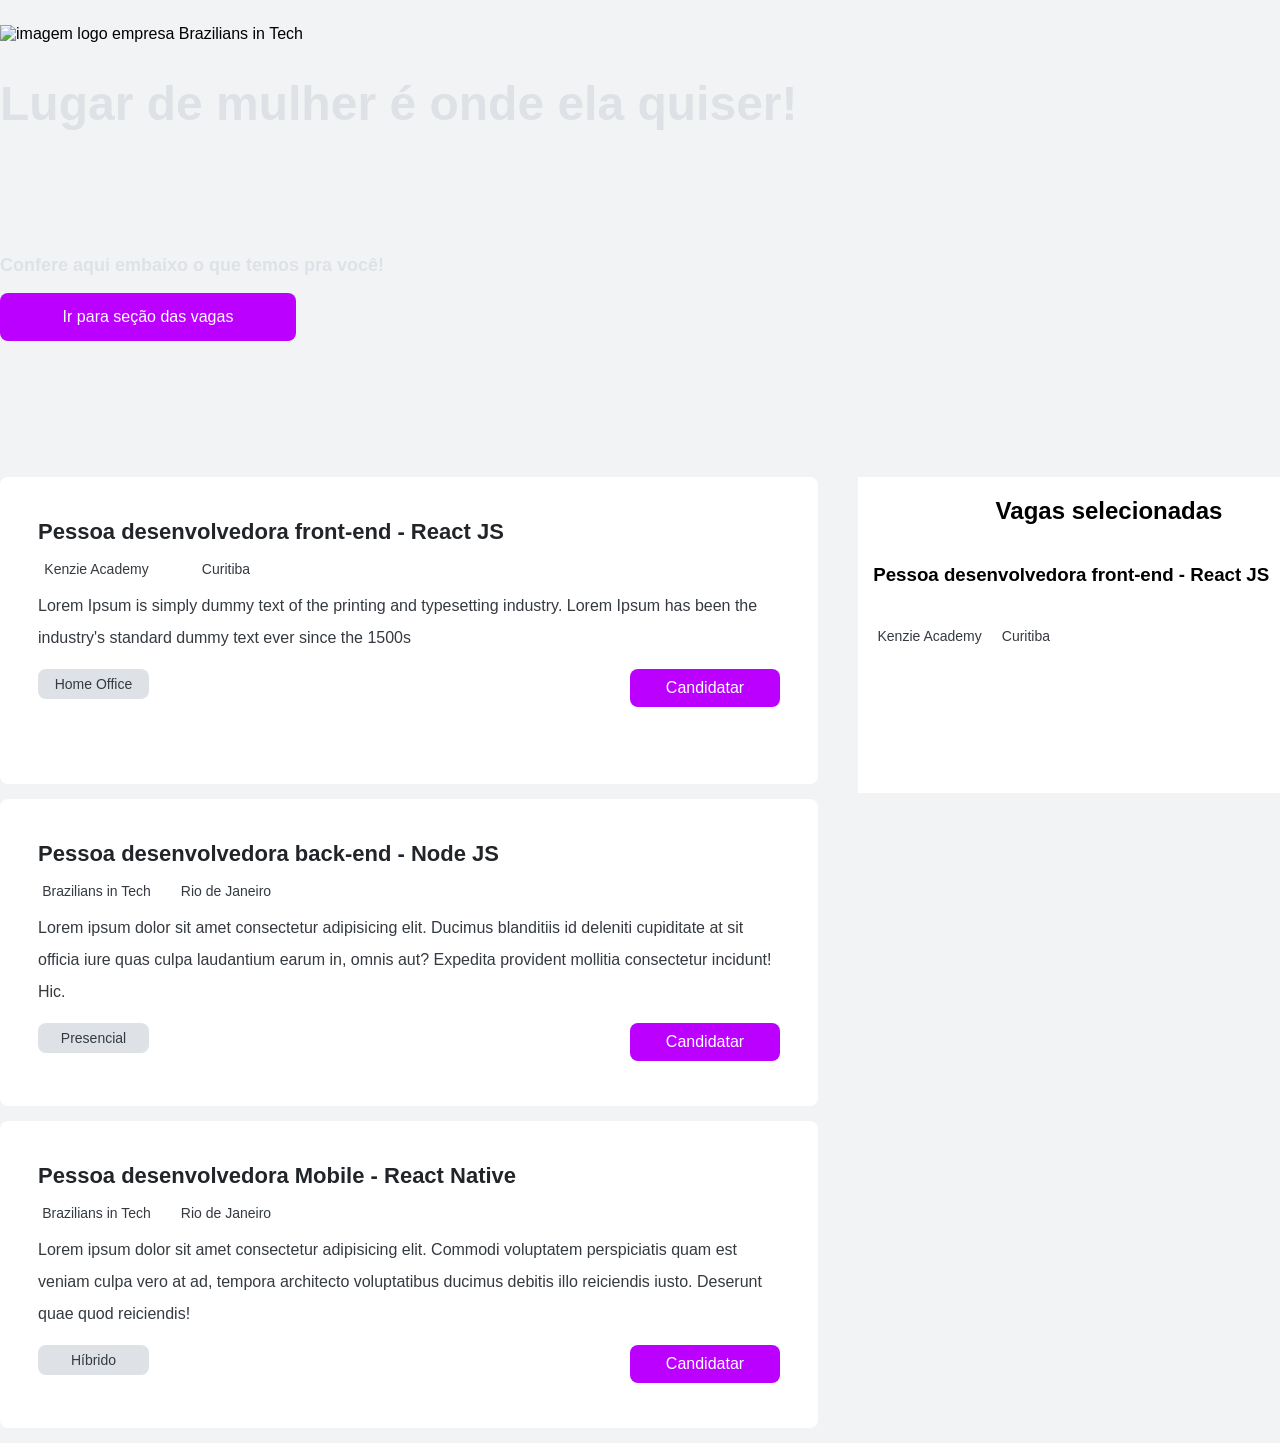
==== commit abf28b6d: "feat finalizando css" ====
--- a/index.html
+++ b/index.html
@@ -31,7 +31,7 @@
         <button class="bg-color-brand-1 big-btn">
           <a
             class="color-grey-6"
-            href="https://www.figma.com/file/ivCfSG5ElZUqz5KLv2fmhn/Evento----Mulheres-em-Tech?node-id=39%3A135"
+            href="https://braziliansintech.com/oportunidades/empregos"
             >Ir para seção das vagas</a
           >
         </button>
@@ -86,7 +86,6 @@
           </div>
 
           <!--   TERCEIRO CARD DE VAGA  -->
-
           <div class="cards-vagas bg-color-grey-6">
             <h2 class="title-4 color-grey-1">
               Pessoa desenvolvedora Mobile - React Native
@@ -114,22 +113,23 @@
         <aside class="bg-color-grey-6">
           <h2>Vagas selecionadas</h2>
           <!-- PRIMEIRA VAGA SELECIONADA   -->
-          <div>
-            <h3>Pessoa desenvolvedora front-end - React JS</h3>
-            <img src="./assets/img/trash.svg" alt="ícone de lixeira" />
-            <span>Kenzie Academy</span>
-            <span>Curitiba</span>
+
+          <div class="vaga-selecionada-card">
+            <div class="flex-row">
+              <h3>Pessoa desenvolvedora front-end - React JS</h3>
+
+              <button class="trash-btn bg-color-grey-5">
+                <img src="./assets/img/trash.svg" alt="ícone de lixeira" />
+              </button>
+            </div>
+
+            <div class="flex-span">
+              <span class="color-grey-2 text-3">Kenzie Academy</span>
+              <span class="color-grey-2 text-3">Curitiba</span>
+            </div>
           </div>
 
           <!-- SEGUNDA VAGA SELECIONADA   
-          <div>
-            <h3>Pessoa desenvolvedora back-end - Node JS</h3>
-            <img src="./assets/img/trash.svg" alt="ícone de lixeira" />
-            <span>Brazilians in Tech</span>
-            <span>Curitiba</span>
-          </div>
-        -->
-          <!-- TERCEIRA VAGA SELECIONADA   
           <div>
             <h3>Pessoa desenvolvedora Mobile - React Native</h3>
             <img src="./assets/img/trash.svg" alt="ícone de lixeira" />
--- a/assets/css/style.css
+++ b/assets/css/style.css
@@ -1,3 +1,10 @@
+/* GERAL */
+
+.container {
+  width: 1400px;
+  margin: 0 auto;
+}
+
 body {
   font-family: "Poppins", sans-serif;
   background-color: #f1f3f5;
@@ -9,11 +16,6 @@
   background-image: url(../img/header-bg.jpg);
   background-size: cover;
   height: 462px;
-}
-
-.container {
-  width: 1400px;
-  margin: 0 auto;
 }
 
 img {
@@ -38,18 +40,33 @@
   height: 48px;
   border-radius: 8px;
   border: none;
+  font-size: 16px;
+  line-height: 24px;
+  font-weight: 500;
 }
+
+.big-btn:hover {
+  background-color: blueviolet;
+}
+
 a {
   text-decoration: none;
 }
 
 /* MAIN */
-
 .little-btn {
   width: 150px;
   height: 38px;
   border-radius: 8px;
   border: none;
+  font-size: 16px;
+  line-height: 24px;
+  font-weight: 500;
+  cursor: pointer;
+}
+
+.little-btn:hover {
+  background-color: blueviolet;
 }
 
 .main-container {
@@ -76,16 +93,67 @@
   margin-bottom: 10px;
 }
 
+.box-candidatar {
+  margin-top: 15px;
+  display: flex;
+  justify-content: space-between;
+}
+
+.box-candidatar span {
+  background-color: #dee2e6;
+  border-radius: 8px;
+  text-align: center;
+  width: 111px;
+  height: 30px;
+  padding: 4px 12px 4px 12px;
+}
+
 /* ASIDE */
-
 aside {
   margin: 15px auto;
   width: 503px;
   height: 316px;
 }
 
-.box-candidatar {
-  margin-top: 15px;
+aside h2 {
+  text-align: center;
+  margin-top: 20px;
+}
+
+.vaga-selecionada-card {
   display: flex;
-  justify-content: space-between;
+  flex-direction: column;
 }
+
+.flex-row {
+  display: flex;
+  flex-direction: row;
+  justify-content: space-around;
+  height: 100px;
+  align-items: center;
+}
+
+.trash-btn {
+  height: 38px;
+  width: 44px;
+  border-radius: 8px;
+  border: none;
+  cursor: pointer;
+}
+
+.trash-btn:hover {
+  background-color: #dee2e6;
+}
+
+.trash-btn img {
+  margin-top: 9px;
+}
+
+.flex-span {
+  display: flex;
+  justify-content: flex-start;
+}
+
+.flex-span span {
+  margin-left: 20px;
+}
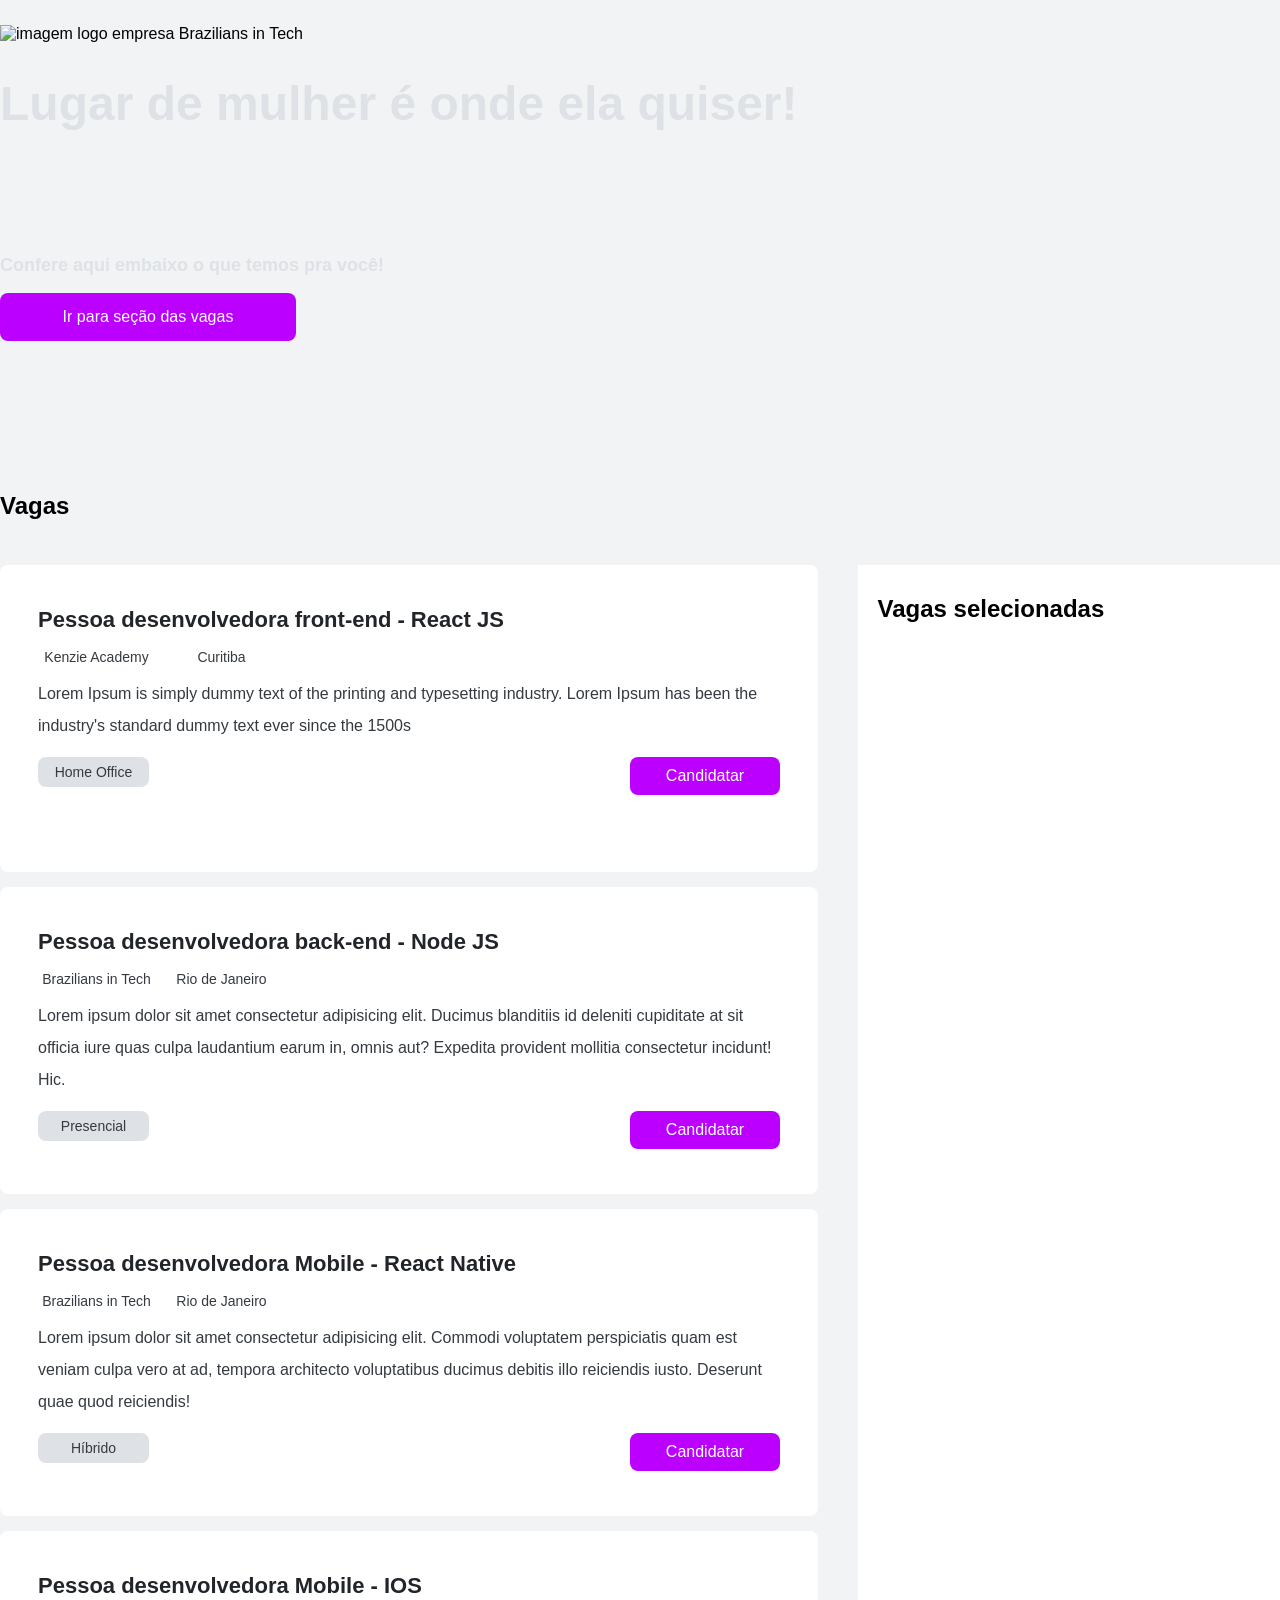
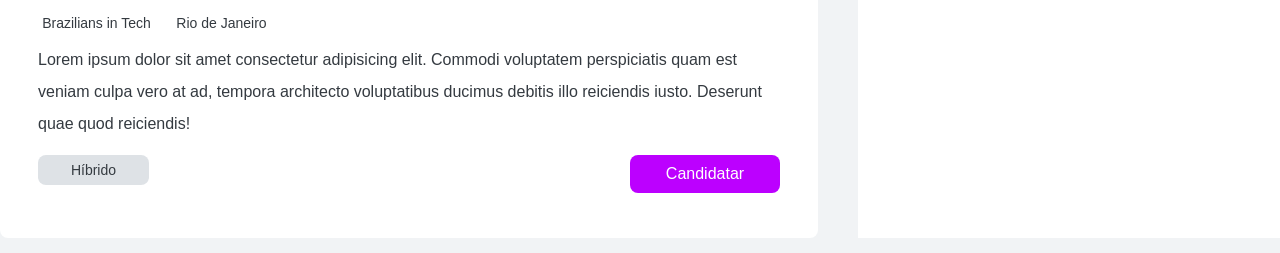
==== commit 323fa12c: "projeto pronto" ====
--- a/index.html
+++ b/index.html
@@ -39,11 +39,12 @@
     </header>
     <!--   CONTEUDO PRINCIPAL -->
     <main class="container">
+      <h2 id="vagas">Vagas</h2>
       <div class="main-container">
         <!--   SEÇÃO DE VAGAS  -->
         <section>
           <!--   PRIMEIRO CARD DE VAGA  -->
-          <div class="cards-vagas bg-color-grey-6">
+          <!-- <div class="cards-vagas bg-color-grey-6">
             <h2 class="title-4 color-grey-1">
               Pessoa desenvolvedora front-end - React JS
             </h2>
@@ -60,10 +61,10 @@
                 Candidatar
               </button>
             </div>
-          </div>
+          </div> -->
 
           <!--   SEGUNDO CARD DE VAGA  -->
-          <div class="cards-vagas bg-color-grey-6">
+          <!-- <div class="cards-vagas bg-color-grey-6">
             <h2 class="title-4 color-grey-1">
               Pessoa desenvolvedora back-end - Node JS
             </h2>
@@ -83,10 +84,10 @@
                 Candidatar
               </button>
             </div>
-          </div>
+          </div> -->
 
           <!--   TERCEIRO CARD DE VAGA  -->
-          <div class="cards-vagas bg-color-grey-6">
+          <!-- <div class="cards-vagas bg-color-grey-6">
             <h2 class="title-4 color-grey-1">
               Pessoa desenvolvedora Mobile - React Native
             </h2>
@@ -106,38 +107,36 @@
                 Candidatar
               </button>
             </div>
-          </div>
+          </div> -->
         </section>
 
         <!-- BARRA LATERAL   -->
         <aside class="bg-color-grey-6">
           <h2>Vagas selecionadas</h2>
           <!-- PRIMEIRA VAGA SELECIONADA   -->
+          <ul id="container-vagas-selecionadas">
+            <!-- <li class="vaga-selecionada-card">
+              <div class="flex-row">
+                <h3>Pessoa desenvolvedora front-end - React JS</h3>
+  
+                <button class="trash-btn bg-color-grey-5">
+                  <img src="./assets/img/trash.svg" alt="ícone de lixeira" />
+                </button>
+              </div>
+  
+              <div class="flex-span">
+                <span class="color-grey-2 text-3">Kenzie Academy</span>
+                <span class="color-grey-2 text-3">Curitiba</span>
+              </div>
+            </li> -->
+  
+          
 
-          <div class="vaga-selecionada-card">
-            <div class="flex-row">
-              <h3>Pessoa desenvolvedora front-end - React JS</h3>
-
-              <button class="trash-btn bg-color-grey-5">
-                <img src="./assets/img/trash.svg" alt="ícone de lixeira" />
-              </button>
-            </div>
-
-            <div class="flex-span">
-              <span class="color-grey-2 text-3">Kenzie Academy</span>
-              <span class="color-grey-2 text-3">Curitiba</span>
-            </div>
-          </div>
-
-          <!-- SEGUNDA VAGA SELECIONADA   
-          <div>
-            <h3>Pessoa desenvolvedora Mobile - React Native</h3>
-            <img src="./assets/img/trash.svg" alt="ícone de lixeira" />
-            <span>Kenzie Academy</span>
-            <span>Curitiba</span>
-          </div>
-        --></aside>
+          </ul>
+      </aside>
       </div>
     </main>
+    <script src="./assets/js/vagas.js"></script>
+    <script src="./assets/js/script.js"></script>
   </body>
 </html>
--- a/assets/css/style.css
+++ b/assets/css/style.css
@@ -54,6 +54,12 @@
 }
 
 /* MAIN */
+
+#vagas {
+  margin: 30px 0;
+  text-align: start;
+}
+
 .little-btn {
   width: 150px;
   height: 38px;
@@ -112,12 +118,12 @@
 aside {
   margin: 15px auto;
   width: 503px;
-  height: 316px;
+  /* height: 316px; */
 }
 
 aside h2 {
-  text-align: center;
-  margin-top: 20px;
+  text-align: start;
+  margin: 30px 20px;
 }
 
 .vaga-selecionada-card {
